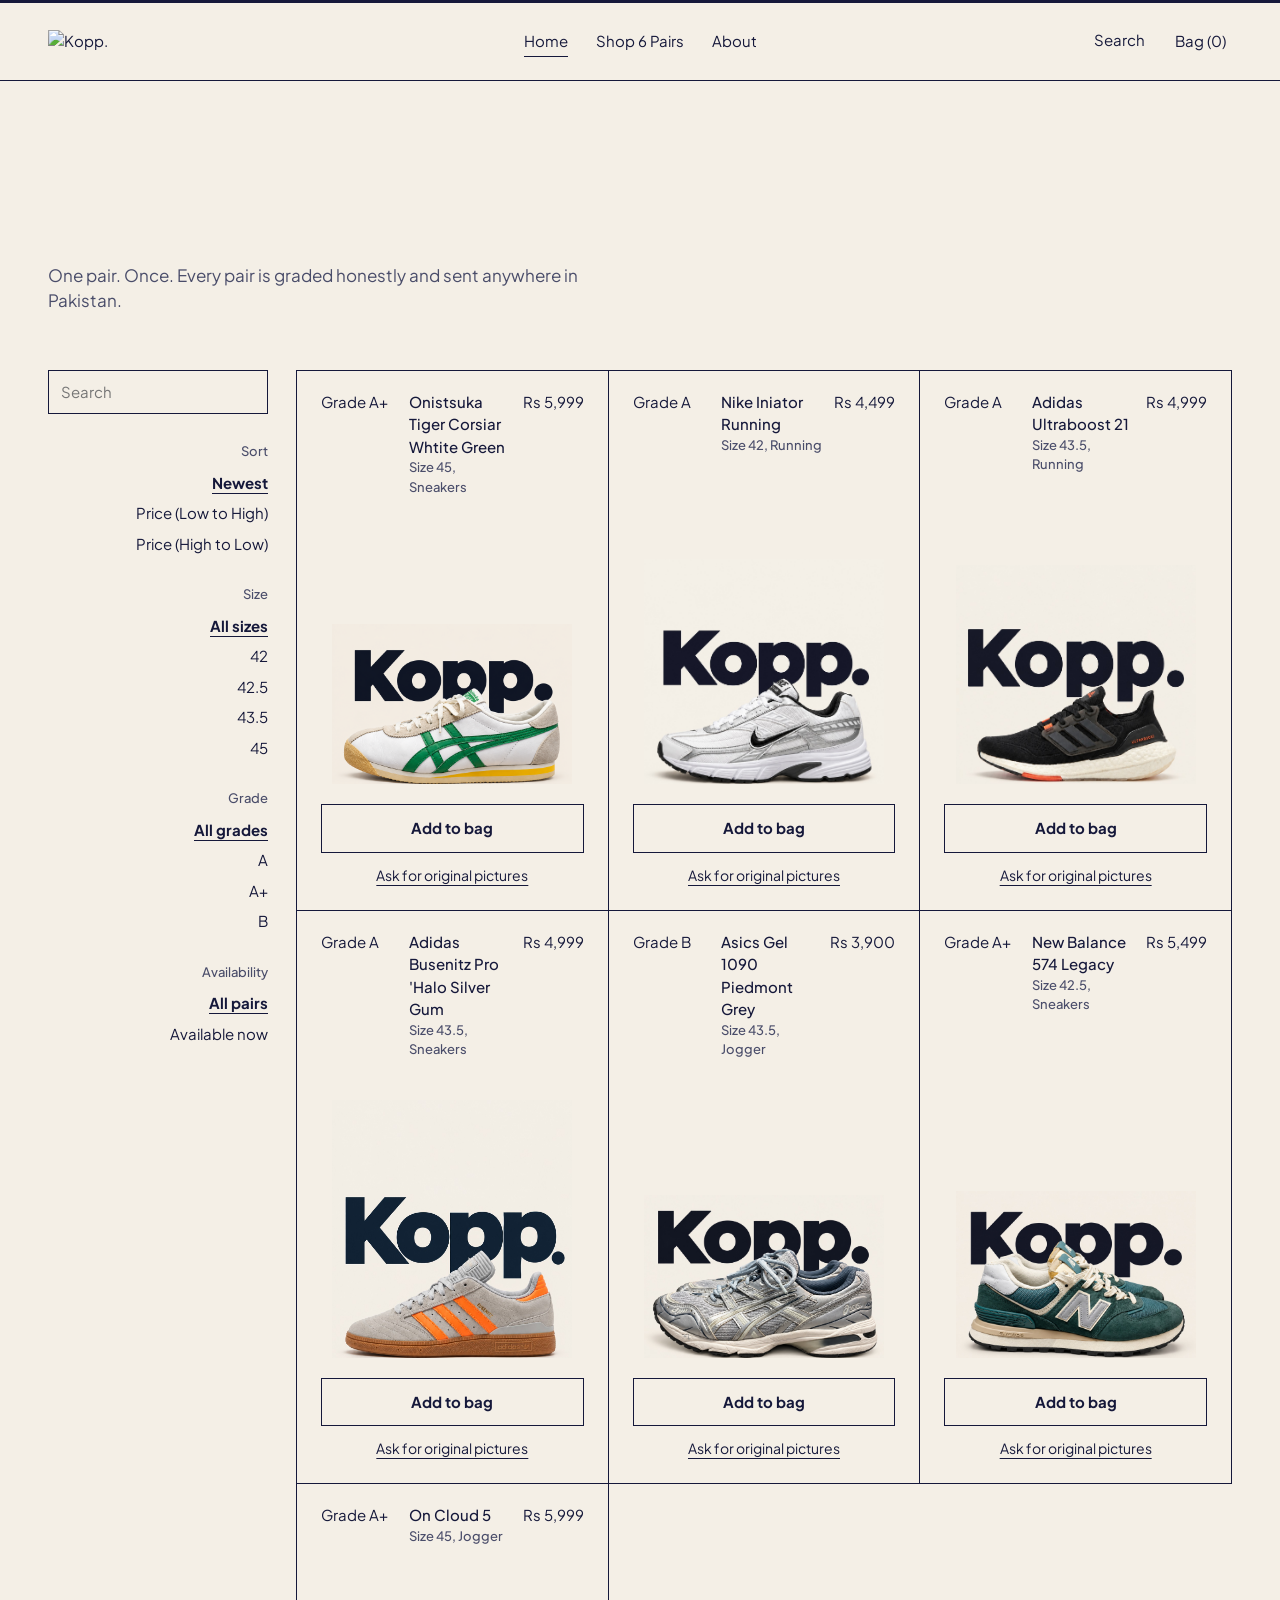
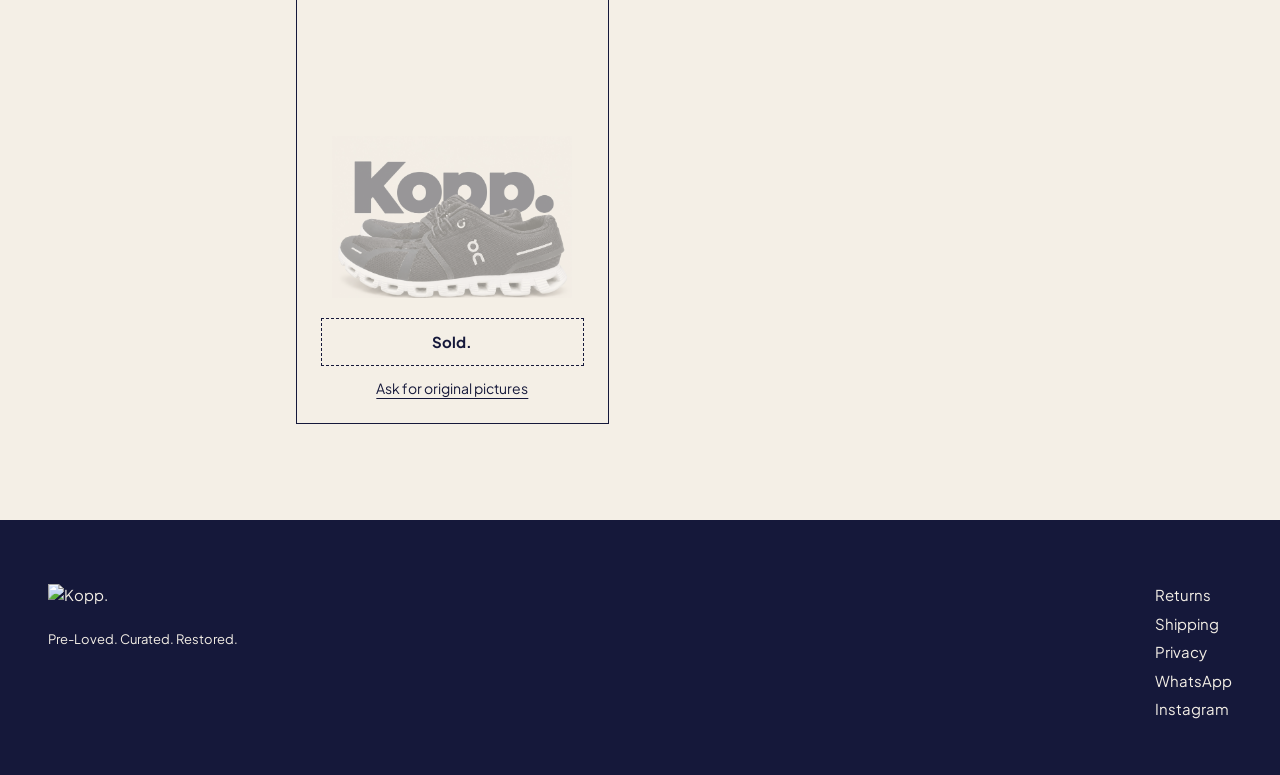
==== index.html @ 9aa607e6 "Add files via upload" ====
<!doctype html><html lang="en"><head><meta charset="utf-8"><meta name="viewport" content="width=device-width,initial-scale=1">
<script>document.documentElement.className="js"</script>
<link rel="preconnect" href="https://fonts.googleapis.com"><link rel="stylesheet" href="https://fonts.googleapis.com/css2?family=Plus+Jakarta+Sans:wght@400;500;700;800&display=swap">
<link rel="icon" href="favicon.ico" sizes="64x64">
<link rel="icon" type="image/png" sizes="32x32" href="favicon.png">
<link rel="apple-touch-icon" href="img/apple-touch-icon.png">
<link rel="stylesheet" href="styles.css">
<title>Kopp.</title><meta name="description" content="Curated pre-loved shoes, delivered across Pakistan.">
</head><body data-page="home"><header class="hd" id="hd"></header>
<main><section class="intro"><h1 data-reveal><span class="sr">Pre-loved, curated, restored.</span><span class="rotator" aria-hidden="true"><span class="w">Pre-loved.</span><span class="w">Curated.</span><span class="w">Restored.</span></span></h1><p data-reveal style="--i:1">One pair. Once. Every pair is graded honestly and sent anywhere in Pakistan.</p></section>
<section class="shop" id="shop"><div class="flt" id="flt"></div><div class="grid" id="grid"></div></section></main>
<footer class="ft" id="ft"></footer><script src="products.js"></script><script src="app.js"></script></body></html>
---- styles.css ----
/* KOPP: change colors, font, speed and easing here. Layout rules follow below. */
:root{--navy:#15183A;--cream:#F4EFE6;--paper:#FBF8F2;--terra:#C8553D;--soft:#4A4D6A;
--font:'Plus Jakarta Sans',system-ui,sans-serif;--ease:cubic-bezier(.2,.7,.2,1);--dur:.6s;--pad:clamp(20px,4vw,48px)}
*{box-sizing:border-box;margin:0}
html{scroll-behavior:smooth}
body{font:400 15px/1.5 var(--font);color:var(--navy);background:var(--cream);border-top:3px solid var(--navy);animation:pageIn .6s var(--ease)}
body.leaving{opacity:0;transition:opacity .25s}
@keyframes pageIn{from{opacity:0;transform:translateY(8px)}}
a{color:inherit}
button,input,textarea{font:inherit;color:inherit}
button{background:none;border:0;cursor:pointer}
small{display:block;color:var(--soft);font-size:13px}
:focus-visible{outline:2px solid var(--navy);outline-offset:3px}

/* Header */
.hd{position:sticky;top:0;z-index:20;display:grid;grid-template-columns:1fr auto 1fr;align-items:center;height:78px;padding:0 var(--pad);background:var(--cream);border-bottom:1px solid var(--navy)}
.logo img{height:24px;display:block}
.hd nav{display:flex;gap:28px}
.hd a,.hd button{text-decoration:none;position:relative}
.hd nav a::after{content:"";position:absolute;left:0;right:0;bottom:-4px;height:1px;background:currentColor;transform:scaleX(0);transform-origin:left;transition:transform .35s var(--ease)}
.hd nav a:hover::after,.hd nav a[aria-current]::after{transform:scaleX(1)}
.hd .r{justify-self:end;display:flex;gap:24px}

/* Intro */
.intro{padding:72px var(--pad) 8px}
.intro h1{font-weight:800;font-size:clamp(40px,7vw,96px);line-height:1;letter-spacing:-.035em;max-width:14ch}
.intro p{margin-top:20px;color:var(--soft);max-width:46ch;font-size:17px}

/* Shop: filters left, bordered grid right */
.shop{display:grid;grid-template-columns:220px 1fr;gap:28px;padding:48px var(--pad) 96px}
.flt{position:sticky;top:100px;align-self:start;text-align:right;display:flex;flex-direction:column;align-items:flex-end;gap:4px}
.flt h4{font-size:13px;font-weight:500;color:var(--soft);margin:24px 0 4px}
.flt button{padding:2px 0;text-align:right}
.flt button:hover{text-decoration:underline;text-underline-offset:4px}
.flt button[aria-pressed=true]{text-decoration:underline;text-underline-offset:4px;font-weight:700}
.flt input{width:100%;padding:10px 12px;border:1px solid var(--navy);background:transparent;text-align:left}
.grid{display:grid;grid-template-columns:repeat(auto-fill,minmax(270px,1fr));border-top:1px solid var(--navy);border-left:1px solid var(--navy);align-self:start}
.none{padding:32px;grid-column:1/-1;border-right:1px solid var(--navy);border-bottom:1px solid var(--navy)}
.card{display:flex;flex-direction:column;min-height:540px;padding:20px 24px 24px;border-right:1px solid var(--navy);border-bottom:1px solid var(--navy);transition:background .4s var(--ease)}
.meta{display:grid;grid-template-columns:76px 1fr auto;gap:12px}
.meta h3{font-size:15px;font-weight:500}
.pic{flex:1;display:flex;align-items:flex-end;justify-content:center;padding-top:40px}
.pic svg,.pic img{width:100%;max-width:240px;transition:transform var(--dur) var(--ease)}
.pic img{object-fit:contain}
.card:hover .pic>*{transform:translateY(-8px) rotate(-2deg)}
.card.sold .pic{opacity:.4}
.add{margin-top:20px;padding:12px;border:1px solid var(--navy);font-weight:700;transition:background .3s,color .3s}
.add:hover:not(:disabled){background:var(--navy);color:var(--cream)}
.add:disabled{border-style:dashed;cursor:default}
.card .ask{align-self:center;margin-top:12px;font-size:14px;text-decoration:underline;text-underline-offset:4px}

/* Motion: one fade-and-rise, staggered by --i */
.js [data-reveal]{opacity:0;transform:translateY(16px);transition:opacity var(--dur) var(--ease),transform var(--dur) var(--ease);transition-delay:calc(var(--i,0)*80ms)}
.js [data-reveal].in{opacity:1;transform:none}

/* Bag drawer */
.veil{position:fixed;inset:0;z-index:30;background:rgba(21,24,58,.45);opacity:0;pointer-events:none;transition:opacity .4s}
.veil.open{opacity:1;pointer-events:auto}
.bag{position:fixed;inset:0 0 0 auto;z-index:40;width:min(420px,100%);display:flex;flex-direction:column;gap:12px;padding:24px;background:var(--cream);border-left:1px solid var(--navy);transform:translateX(100%);visibility:hidden;transition:transform .5s var(--ease),visibility .5s}
.bag.open{transform:none;visibility:visible}
.bag .top{display:flex;justify-content:space-between}
.bag ul{list-style:none;padding:0;flex:1;overflow:auto}
.bag li{display:flex;justify-content:space-between;gap:12px;padding:14px 0;border-bottom:1px solid var(--navy)}
.bag li span:last-child{text-align:right}
.bag li button{text-decoration:underline}
.bag input,.bag textarea{width:100%;padding:12px;border:1px solid var(--navy);background:transparent}
.btn{width:100%;padding:16px;background:var(--navy);color:var(--cream);font-weight:700;transition:transform .3s var(--ease)}
.btn:hover:not(:disabled){transform:translateY(-2px)}
.btn:disabled{opacity:.5;cursor:default}

/* About */
.story{max-width:62ch;margin:48px var(--pad) 0;font-size:19px;line-height:1.6}
.cols{display:grid;grid-template-columns:repeat(auto-fit,minmax(250px,1fr));margin:56px var(--pad) 96px;border-top:1px solid var(--navy);border-left:1px solid var(--navy)}
.cols div{padding:28px;border-right:1px solid var(--navy);border-bottom:1px solid var(--navy)}
.cols h3{font-size:20px;font-weight:800;margin-bottom:8px}

/* Footer */
.ft{display:flex;flex-wrap:wrap;justify-content:space-between;gap:32px;padding:64px var(--pad) 48px;background:var(--navy);color:var(--cream)}
.ft img{height:32px;display:block}
.ft small{color:var(--cream);margin-top:14px}
.ft a{display:block;margin-bottom:6px;text-decoration:none}
.ft a:hover{text-decoration:underline}

@media(max-width:860px){
.hd{height:auto;grid-template-columns:1fr auto;row-gap:12px;padding:14px var(--pad)}
.hd nav{grid-column:1/-1;order:3;gap:20px}
.shop{grid-template-columns:1fr}
.flt{position:static;text-align:left;flex-direction:row;flex-wrap:wrap;align-items:center;gap:6px 18px}
.flt h4{width:100%;margin:12px 0 0}.flt input{max-width:none}
.card{min-height:460px}}
@media(prefers-reduced-motion:reduce){*,*::before,*::after{animation:none!important;transition:none!important}.js [data-reveal]{opacity:1;transform:none}}

/* Rotating headline: Pre-loved. / Curated. / Restored.
   Change --step to speed it up or slow it down (seconds each word stays on screen). */
.intro{--step:3s;--cycle:calc(var(--step) * 3)}
.sr{position:absolute;width:1px;height:1px;overflow:hidden;clip:rect(0 0 0 0);white-space:nowrap}
.rotator{display:inline-grid;vertical-align:bottom}
.rotator .w{grid-area:1/1;opacity:0;transform:translateY(40%);animation:swap var(--cycle) infinite var(--ease)}
.rotator .w:nth-child(1){animation-delay:0s}
.rotator .w:nth-child(2){animation-delay:var(--step)}
.rotator .w:nth-child(3){animation-delay:calc(var(--step) * 2)}
@keyframes swap{
0%{opacity:0;transform:translateY(40%)}
5%{opacity:1;transform:none}
28%{opacity:1;transform:none}
33%{opacity:0;transform:translateY(-40%)}
100%{opacity:0;transform:translateY(-40%)}}
@media(prefers-reduced-motion:reduce){.rotator .w{animation:none;opacity:0}.rotator .w:first-child{opacity:1;transform:none}}

/* Policy pages: returns, shipping, privacy */
.policy{max-width:70ch;margin:40px var(--pad) 96px;font-size:16px;line-height:1.7}
.policy h2{font-size:22px;font-weight:800;margin:40px 0 12px;letter-spacing:-.01em}
.policy p{margin-bottom:12px}
.policy ul{padding-left:20px;margin:8px 0 16px}
.policy li{margin-bottom:8px}
.policy .note{border-left:3px solid var(--navy);padding:14px 18px;background:var(--paper);margin:28px 0}
.policy a{font-weight:700}

/* Mobile-only changes. Anything inside this block only applies on narrow screens. */
@media (max-width: 860px) {
  /* Centre the Home / Shop / About links under the logo */
  .hd nav{justify-content:center}

  /* Footer text, links and logos about 2px smaller on phones */
  .ft{font-size:13px}
  .ft a{font-size:14px}
  .ft small{font-size:11px}
  .ft img{height:30px}
}

/* Filter panel: hidden toggle on laptops, filters always shown */
.ftog{display:none}
.fbody{display:flex;flex-direction:column;align-items:flex-end;gap:4px;width:100%}

/* Mobile only: filters and search sit behind one "Filter & search" button */
@media (max-width:860px){
.flt .ftog{display:block;width:100%;padding:12px 14px;border:1px solid var(--navy);font-weight:700;text-align:center}
.flt .fbody{display:none;flex-direction:row;flex-wrap:wrap;align-items:center;gap:6px 18px;text-align:left}
.flt.open .fbody{display:flex}
}
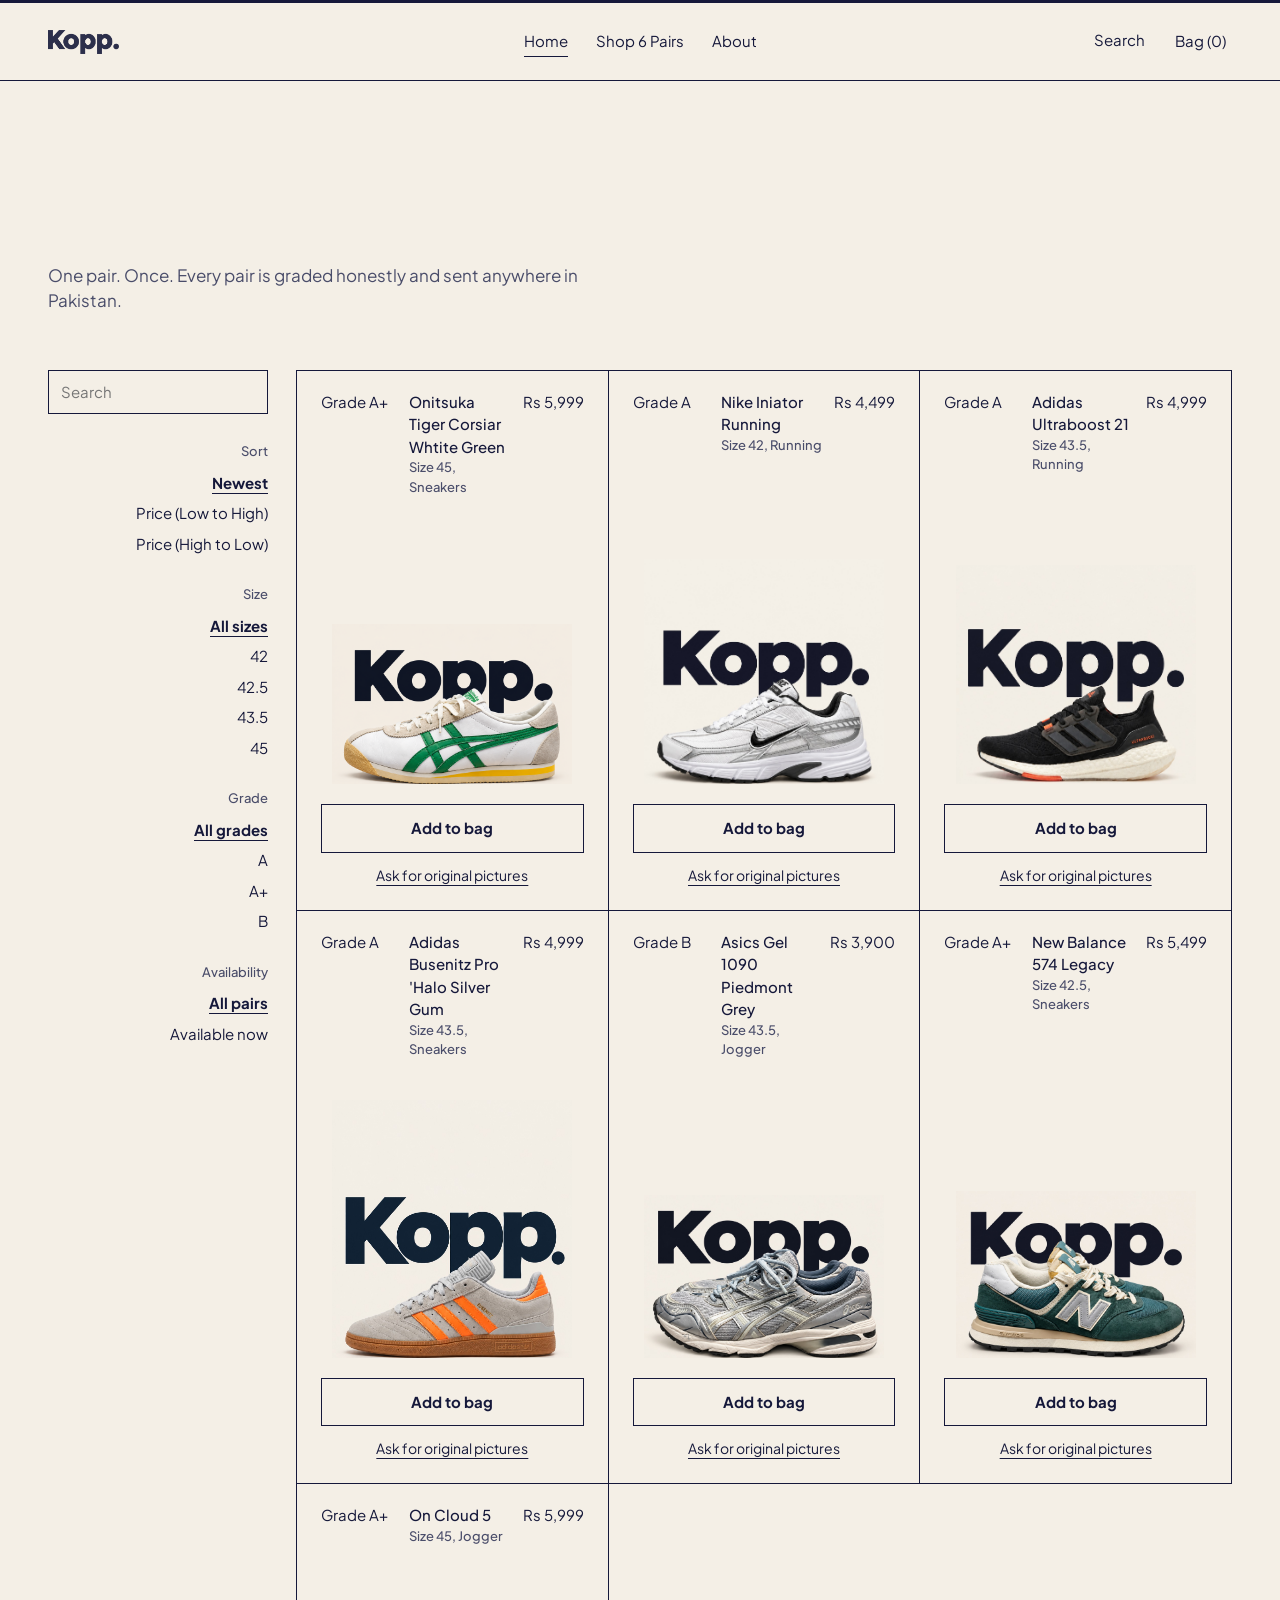
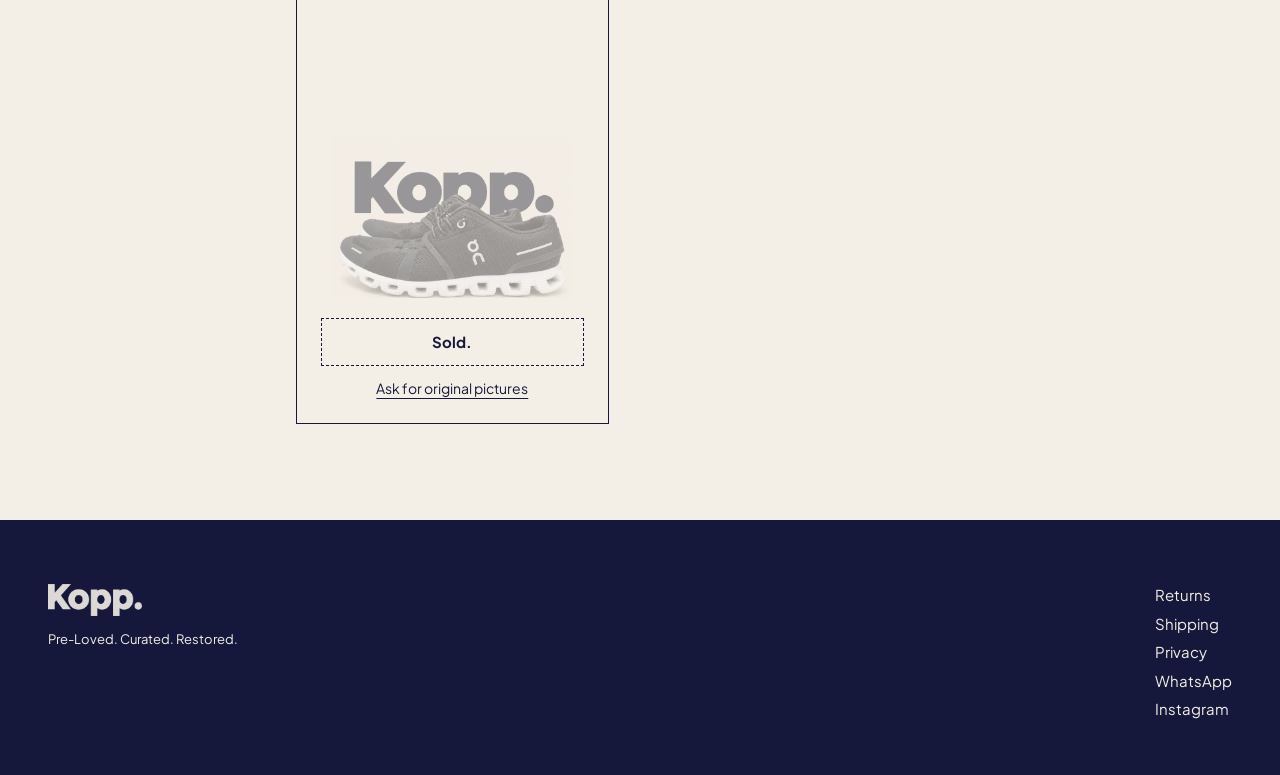
==== commit 49c2b7cb: "Add Open Graph and Twitter meta tags" ====
--- a/index.html
+++ b/index.html
@@ -6,6 +6,15 @@
 <link rel="apple-touch-icon" href="img/apple-touch-icon.png">
 <link rel="stylesheet" href="styles.css">
 <title>Kopp.</title><meta name="description" content="Curated pre-loved shoes, delivered across Pakistan.">
+<meta property="og:type" content="website">
+<meta property="og:site_name" content="Kopp.">
+<meta property="og:title" content="Kopp. Pre-loved, perfectly kept.">
+<meta property="og:description" content="Curated pre-loved shoes, delivered across Pakistan.">
+<meta property="og:url" content="https://YOUR-DOMAIN/">
+<meta property="og:image" content="https://YOUR-DOMAIN/img/og-image.png">
+<meta name="twitter:card" content="summary_large_image">
+<meta name="twitter:image" content="https://YOUR-DOMAIN/img/og-image.png">
+<meta name="theme-color" content="#F4EFE6">
 </head><body data-page="home"><header class="hd" id="hd"></header>
 <main><section class="intro"><h1 data-reveal><span class="sr">Pre-loved, curated, restored.</span><span class="rotator" aria-hidden="true"><span class="w">Pre-loved.</span><span class="w">Curated.</span><span class="w">Restored.</span></span></h1><p data-reveal style="--i:1">One pair. Once. Every pair is graded honestly and sent anywhere in Pakistan.</p></section>
 <section class="shop" id="shop"><div class="flt" id="flt"></div><div class="grid" id="grid"></div></section></main>
--- a/styles.css
+++ b/styles.css
@@ -138,3 +138,12 @@
 .flt .fbody{display:none;flex-direction:row;flex-wrap:wrap;align-items:center;gap:6px 18px;text-align:left}
 .flt.open .fbody{display:flex}
 }
+
+/* Mobile only: sticky bag bar at the bottom of the screen */
+.bagbar{display:none}
+@media (max-width:860px){
+.bagbar{display:flex;position:fixed;left:0;right:0;bottom:0;z-index:25;align-items:center;gap:12px;width:100%;padding:14px var(--pad) calc(14px + env(safe-area-inset-bottom,0px));background:var(--navy);color:var(--cream);font-size:15px;font-weight:700;text-align:left}
+.bagbar[hidden]{display:none}
+.bagbar b{margin-left:auto;font-weight:700}
+body.has-bar{padding-bottom:76px}
+}
